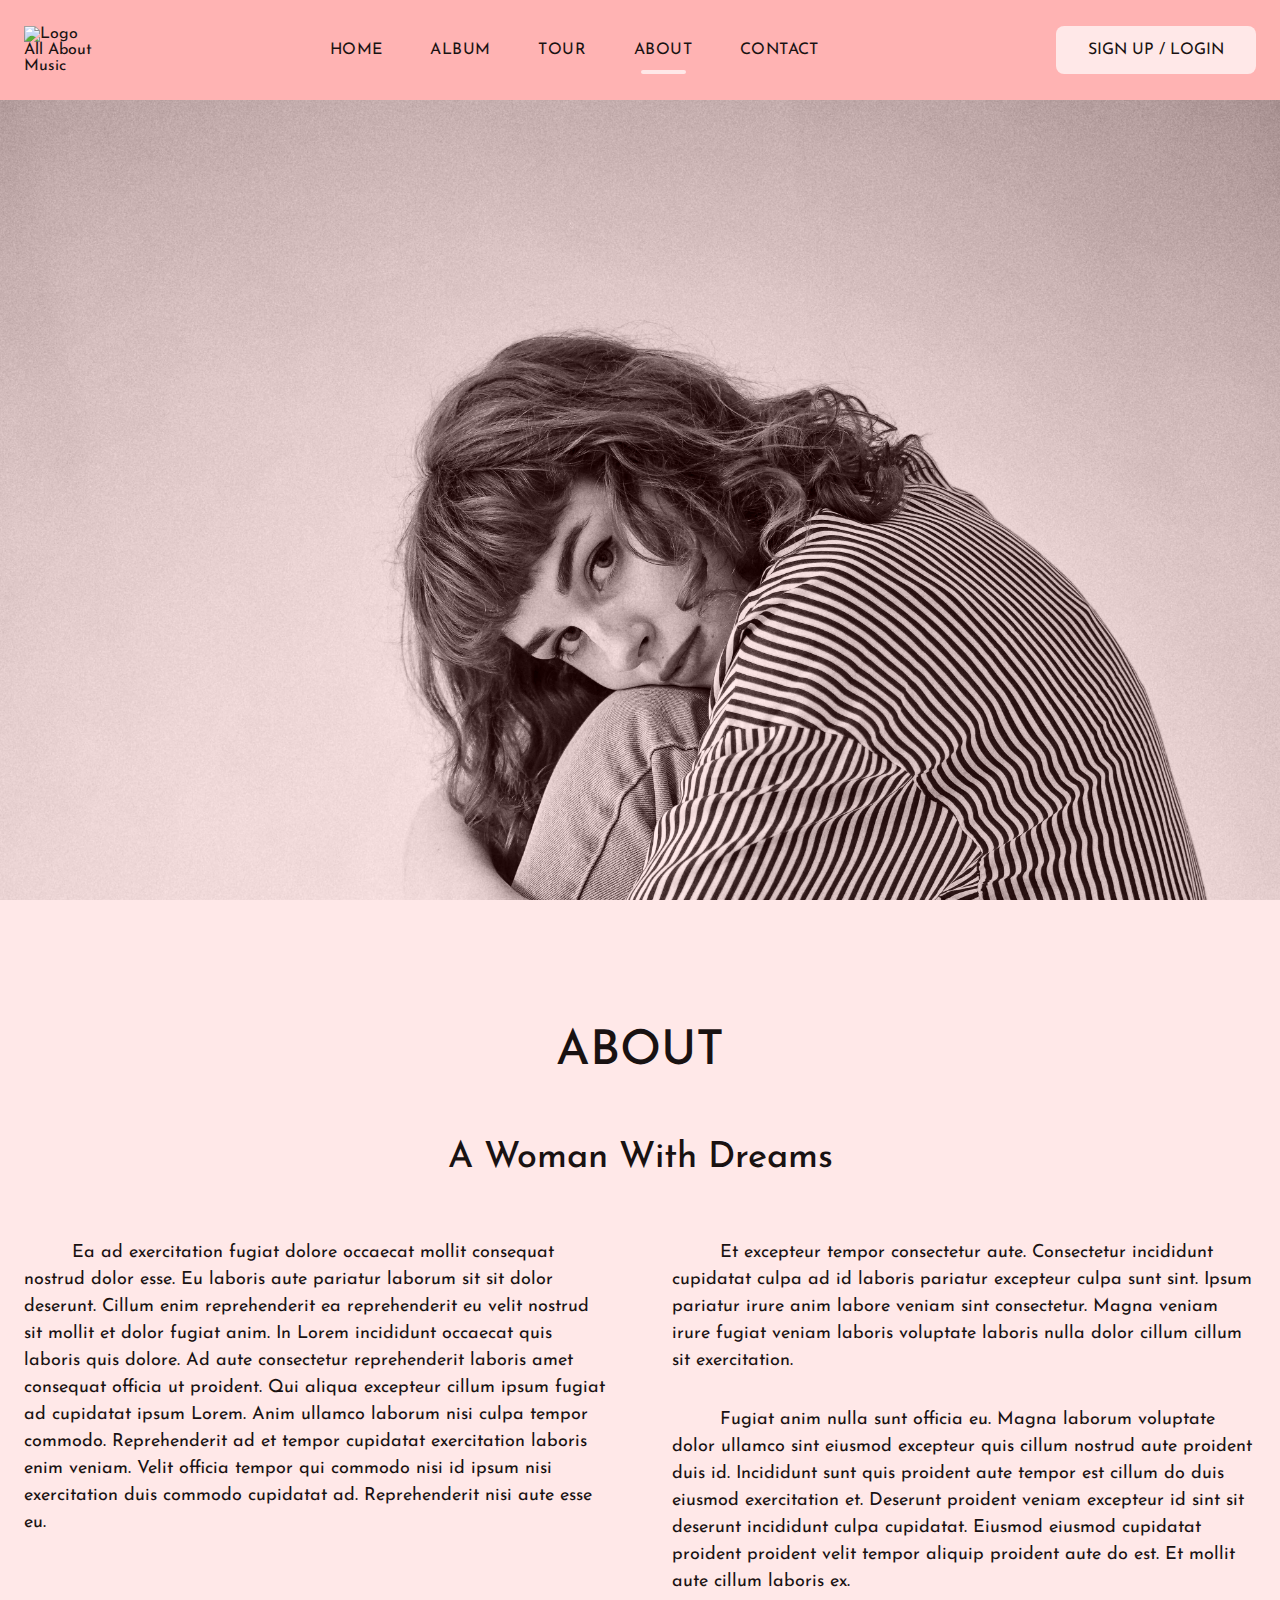
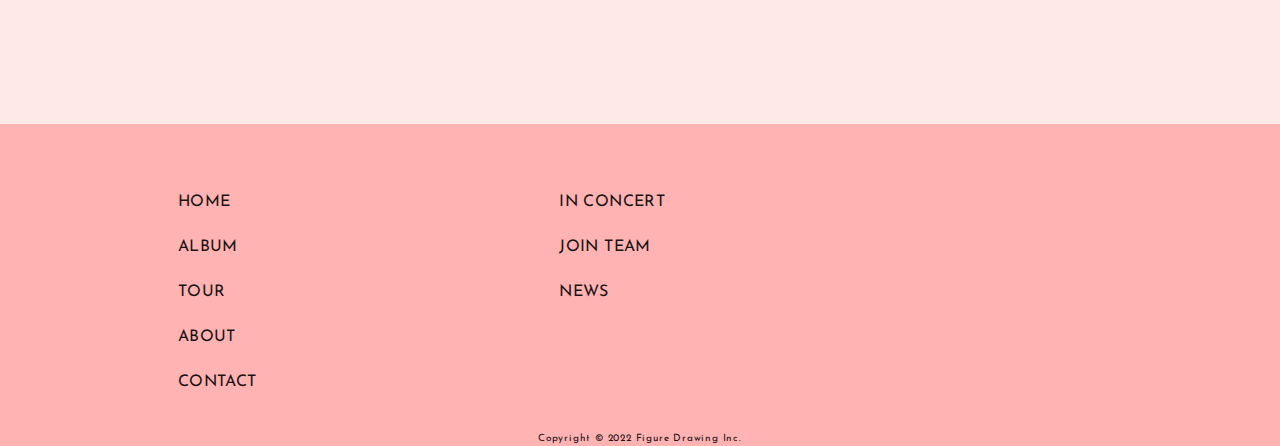
==== milestoneproject/about.html @ 9870a241 "project uploade" ====
<!DOCTYPE html>
<html lang="zxx">
  <head>
    <meta charset="UTF-8" />
    <meta http-equiv="X-UA-Compatible" content="IE=edge" />
    <meta name="viewport" content="width=device-width, initial-scale=1.0" />
    <meta name="description" content="This website can be used for a an Artist or Music website." />
    <meta name="creator" content="created by Arvind Pandit" />

    <!-- Favicon -->
    <link rel="shortcut icon" href="img/favicon_io/favicon.ico" type="image/x-icon" />
    <!-- Google Fonts -->
    <link href="https://fonts.googleapis.com/css2?family=Josefin+Sans:ital,wght@0,200;0,300;0,400;0,500;0,600;0,700;1,200;1,300;1,400;1,500;1,600;1,700&display=swap" rel="stylesheet" />

    <!-- Font Awesome -->
    <link rel="stylesheet" href="https://cdnjs.cloudflare.com/ajax/libs/font-awesome/6.1.0/css/all.min.css" integrity="sha512-10/jx2EXwxxWqCLX/hHth/vu2KY3jCF70dCQB8TSgNjbCVAC/8vai53GfMDrO2Emgwccf2pJqxct9ehpzG+MTw==" crossorigin="anonymous" referrerpolicy="no-referrer" />

    <!-- CSS stylesheet -->
    <link rel="stylesheet" href="css/reset.css" />
    <!-- <link rel="stylesheet" href="css/index.css" /> -->
    <link rel="stylesheet" href="css/about.css" />

    <title>About</title>
  </head>
  <body>
    <!-- Start of Header -->
    <header>
      <div class="navbar">
        <div class="nav-links">
          <figure class="logo">
            <a href="index.html"><img src="img/logo.svg" alt="Logo All About Music" /></a>
          </figure>
          <nav>
            <ul>
              <li><a href="index.html">Home</a></li>
              <li><a href="album.html">Album</a></li>
              <li><a href="tour.html">Tour</a></li>
              <li><a class="current" href="about.html">About</a></li>
              <li><a href="contact.html">Contact</a></li>
            </ul>
          </nav>
          <a class="btn btn-clr" href="#">Sign up / Login</a>
          <!-- Hamburger - Fries Style -->
          <div class="mobile-menu">
            <div class="hamburger-fries"></div>
          </div>
        </div>
      </div>
      <div class="hero"></div>
    </header>
    <!-- End of Header -->

    <!-- Start of Main section -->
    <main>
      <h3>About</h3>
      <h4>A Woman With Dreams</h4>
      <section class="para">
        <h5 class="about-content" hidden>paragraph</h5>
        <p>Ea ad exercitation fugiat dolore occaecat mollit consequat nostrud dolor esse. Eu laboris aute pariatur laborum sit sit dolor deserunt. Cillum enim reprehenderit ea reprehenderit eu velit nostrud sit mollit et dolor fugiat anim. In Lorem incididunt occaecat quis laboris quis dolore. Ad aute consectetur reprehenderit laboris amet consequat officia ut proident. Qui aliqua excepteur cillum ipsum fugiat ad cupidatat ipsum Lorem. Anim ullamco laborum nisi culpa tempor commodo. Reprehenderit ad et tempor cupidatat exercitation laboris enim veniam. Velit officia tempor qui commodo nisi id ipsum nisi exercitation duis commodo cupidatat ad. Reprehenderit nisi aute esse eu.</p>
        <p>Et excepteur tempor consectetur aute. Consectetur incididunt cupidatat culpa ad id laboris pariatur excepteur culpa sunt sint. Ipsum pariatur irure anim labore veniam sint consectetur. Magna veniam irure fugiat veniam laboris voluptate laboris nulla dolor cillum cillum sit exercitation.</p>
        <p>Fugiat anim nulla sunt officia eu. Magna laborum voluptate dolor ullamco sint eiusmod excepteur quis cillum nostrud aute proident duis id. Incididunt sunt quis proident aute tempor est cillum do duis eiusmod exercitation et. Deserunt proident veniam excepteur id sint sit deserunt incididunt culpa cupidatat. Eiusmod eiusmod cupidatat proident proident velit tempor aliquip proident aute do est. Et mollit aute cillum laboris ex.</p>
      </section>
    </main>
    <!-- End of Main section -->

    <!-- Start of Footer -->
    <footer>
      <div class="footer">
        <!-- <div class="footer-nav"> -->
        <nav>
          <ul>
            <li><a href="index.html">Home</a></li>
            <li><a href="album.html">Album</a></li>
            <li><a href="tour.html">Tour</a></li>
            <li><a href="about.html">About</a></li>
            <li><a href="contact.html">Contact</a></li>
          </ul>
        </nav>
        <nav>
          <ul>
            <li><a href="inconcert.html">In Concert</a></li>
            <li><a href="jointeam.html">Join Team</a></li>
            <li><a href="news.html">News</a></li>
          </ul>
        </nav>
        <!-- </div> -->
        <ul>
          <li>
            <a href="https://www.facebook.com/"><i class="fa-brands fa-facebook"></i></a>
          </li>
          <li>
            <a href="https://twitter.com/"><i class="fa-brands fa-twitter"></i></a>
          </li>
          <li>
            <a href="https://www.instagram.com/?hl=en"><i class="fa-brands fa-instagram"></i></a>
          </li>
          <li>
            <a href="https://www.youtube.com/"><i class="fa-brands fa-youtube"></i></a>
          </li>
          <li>
            <a href="https://www.tiktok.com/"><i class="fa-brands fa-tiktok"></i></a>
          </li>
        </ul>
      </div>
      <p><small>Copyright &copy; 2022 Figure Drawing Inc.</small></p>
    </footer>
    <!-- End of Footer -->
    <script src="js/scripts.js" defer></script>
  </body>
</html>
---- milestoneproject/css/index.css ----
@import url("styles.css");

header {
  height: 100vh;
}

span {
  font-size: 2.25rem;
  font-weight: 300;
  text-transform: uppercase;
}

/*******************
------- Main -------
********************/
main {
  max-width: var(--width);
  margin-inline: auto;
  margin-block: 8rem;

  display: grid;
  grid-template-columns: 1fr;
  gap: 6rem;
}

main section:nth-of-type(1) {
  background-image: url(../img/pexels-dazzle-jam-1150837.jpg);
}
main section:nth-of-type(2) {
  background-image: url(../img/pexels-wendy-wei-2513840.jpg);
}

main section:nth-of-type(3) {
  background-image: url(../img/pexels-cottonbro-4684168.jpg);
}
main section {
  max-width: 100%;
  height: 30rem;
  position: relative;
  background-repeat: no-repeat;
  background-size: cover;
  background-position: center;
  background-color: var(--primary-bg-color);
  background-blend-mode: luminosity;
  transition: background-color 0.5s ease-in-out;
}

main section:hover,
main section:focus {
  background-color: transparent;
}

main section div {
  position: absolute;
  display: flex;
  justify-content: center;
  position: relative;
  transform: skewX(-20deg);
}

main section div {
  top: -7%;
}
main section h3 {
  font-size: 1.2rem;
  margin: 0;
  padding: 0.8rem 2rem;
  color: var(--primary-text);
  transform: skewX(20deg);
  cursor: pointer;
}
main section div::before {
  content: "";
  background-color: var(--white-color);
  width: 1.4rem;
  height: calc(2rem + 2rem);
}

.btn-skew > a h3 {
  display: flex;
  justify-content: center;
  align-items: baseline;
  gap: 1rem;
}

.btn-skew > a {
  background-color: var(--brand-color);
  width: 18rem;
  height: calc(2rem + 2rem);
  transition: background-color 0.25s ease-in-out;
}

.btn-skew > a:focus,
.btn-skew > a:hover {
  background-color: var(--white-color);
  /* transition: background-color 0.5s ease-in-out; */
}

main section:nth-of-type(2) div::after {
  width: 22rem;
}
main section:nth-of-type(3) div::after {
  width: 11rem;
}

main section img {
  aspect-ratio: 3 / 4;
  height: 100%;
  object-fit: cover;
}

@media screen and (min-width: 768px) {
  main {
    grid-template-rows: repeat(2, 1fr);
    grid-template-columns: repeat(2, 1fr);
    gap: 2rem;
  }

  main section:nth-of-type(1) {
    height: 100%;
    grid-row: 1 / 3;
  }

  main section:nth-of-type(1) div {
    justify-content: flex-end;
    top: 3%;
    right: -2%;
  }
  main section:nth-of-type(2) div,
  main section:nth-of-type(3) div {
    justify-content: flex-start;
    top: 80%;
    left: -2%;
  }

  main section:nth-of-type(2) {
    grid-column: 2 / 3;
    grid-row: 1 / 2;
  }
  main section:nth-of-type(3) {
    grid-column: 2 / 3;
    grid-row: 2 / 3;
  }
}
---- milestoneproject/css/about.css ----
@import url(styles.css);

header {
  height: 100vh;
  /* border: 2px solid black; */
}

.hero {
  display: block;
  background-image: url(../img/pexels-olenka-sergienko-3686769.jpg);
  background-position: top center;
  background-repeat: no-repeat;
  background-size: cover;
  background-color: var(--primary-bg-color);
  background-blend-mode: luminosity;
  /* max-width: var(--max-width); */
  /* transform: scale(110%); */
}
/*******************
------- Main -------
********************/

main {
  margin-block: 8rem;
  margin-inline: auto;
  /* padding-inline: 1rem; */
  width: min(100% - 1rem, var(--width));
  /* max-width: var(--width); */
}

h3,
h4 {
  text-align: center;
  font-weight: 500;
}

h3 {
  text-transform: uppercase;
}
h4 {
  margin: 4rem 3rem;
}

main .para {
  padding-inline: 1rem;
  columns: 1;
  gap: 4rem;
}

main p {
  margin-block-end: 2rem;
  font-weight: 400;
  text-indent: 3rem;
  line-height: 1.5;
}

main p:last-child {
  margin-block-end: 0;
}

@media screen and (min-width: 768px) {
  main .para {
    columns: 2;
  }
}
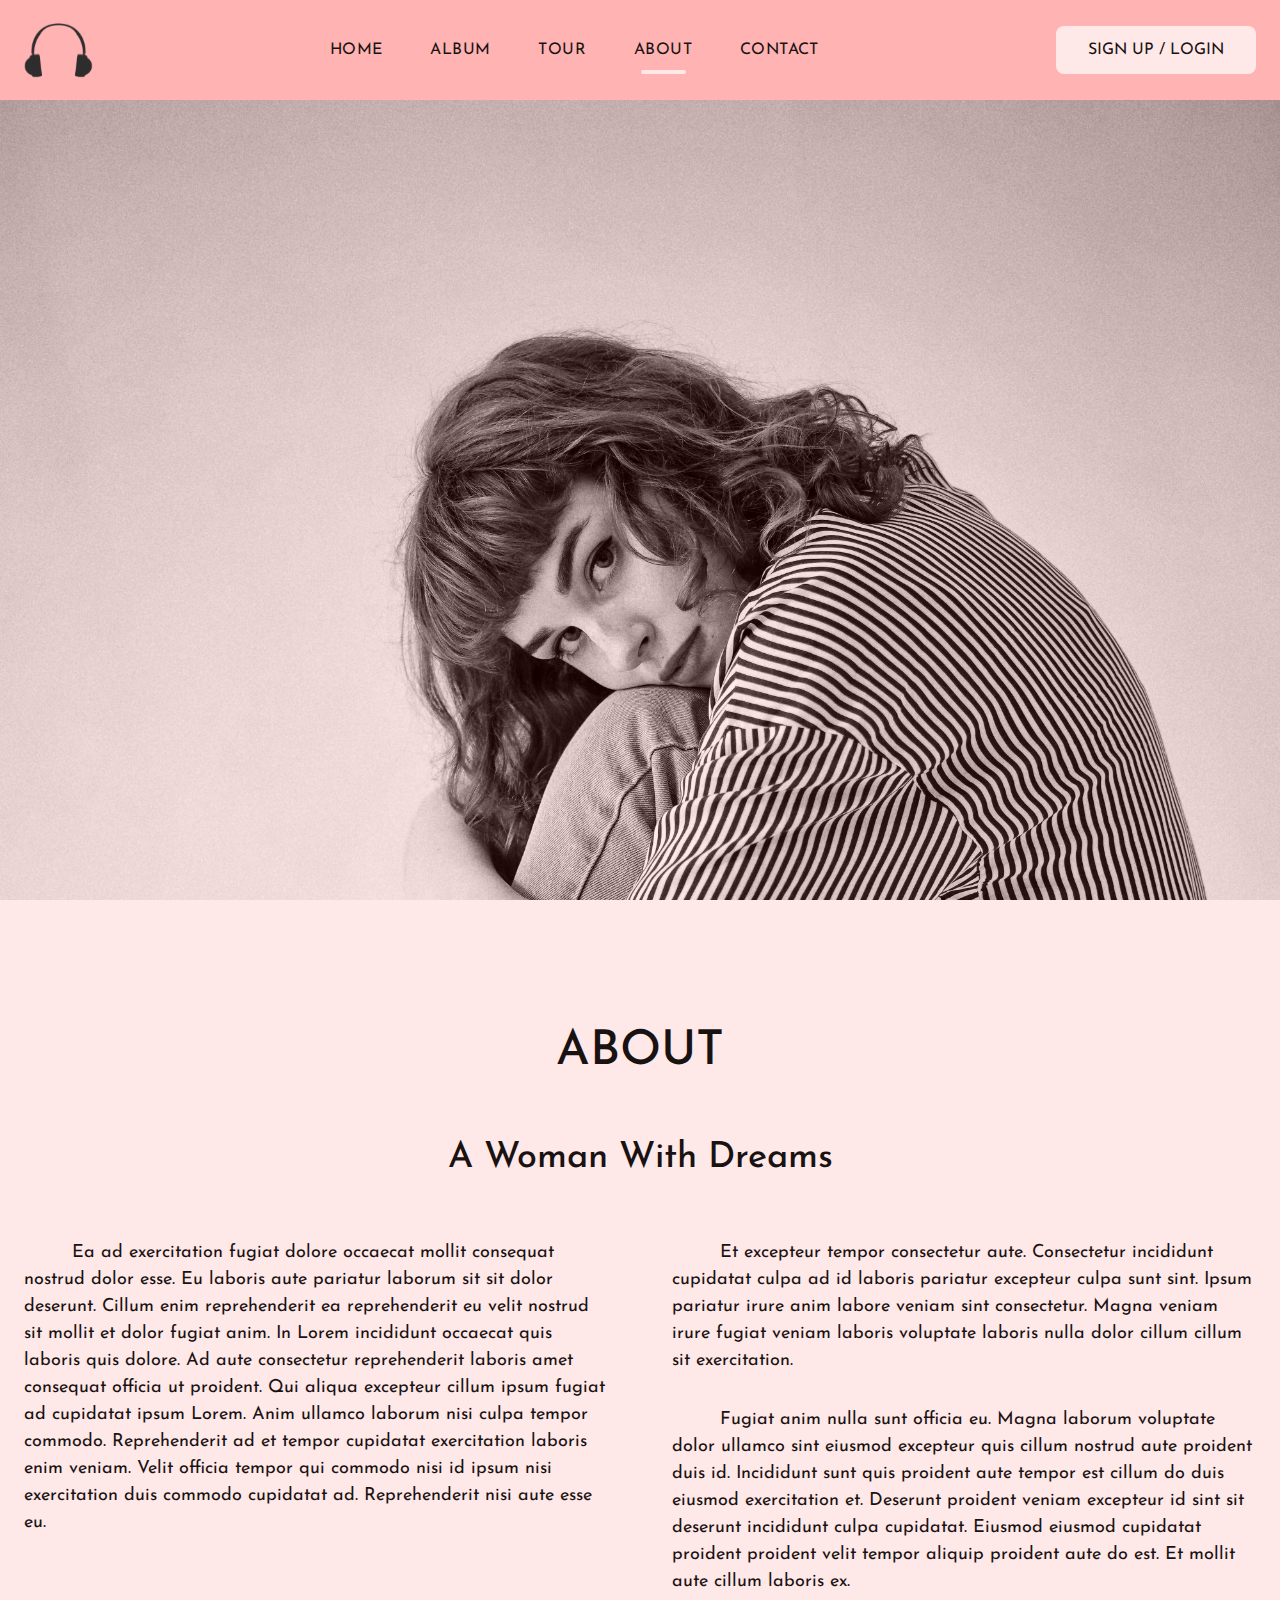
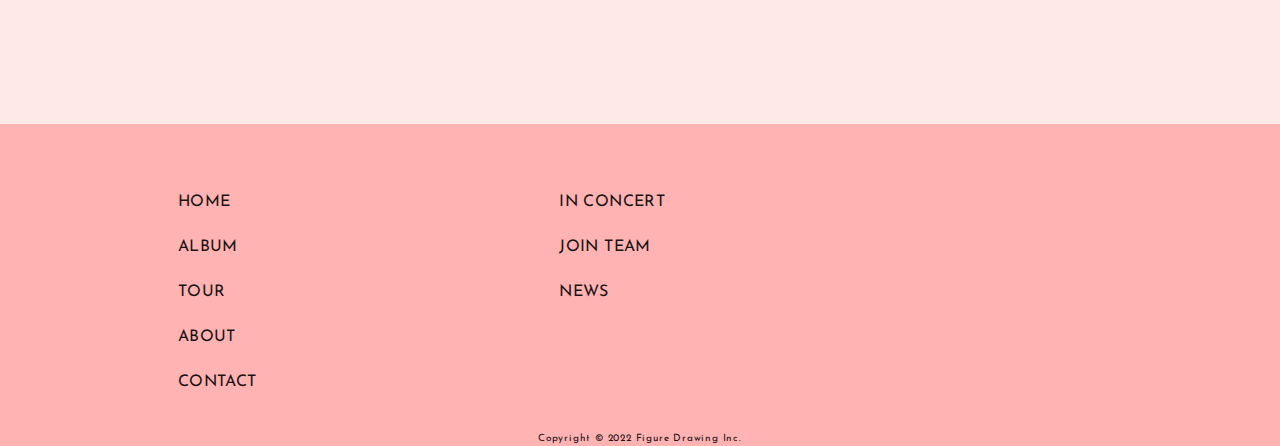
==== commit c0742bc5: "updated milstone logo" ====
--- a/milestoneproject/about.html
+++ b/milestoneproject/about.html
@@ -28,7 +28,7 @@
       <div class="navbar">
         <div class="nav-links">
           <figure class="logo">
-            <a href="index.html"><img src="img/logo.svg" alt="Logo All About Music" /></a>
+            <a href="index.html"><img src="img/Logo.svg" alt="Logo All About Music" /></a>
           </figure>
           <nav>
             <ul>
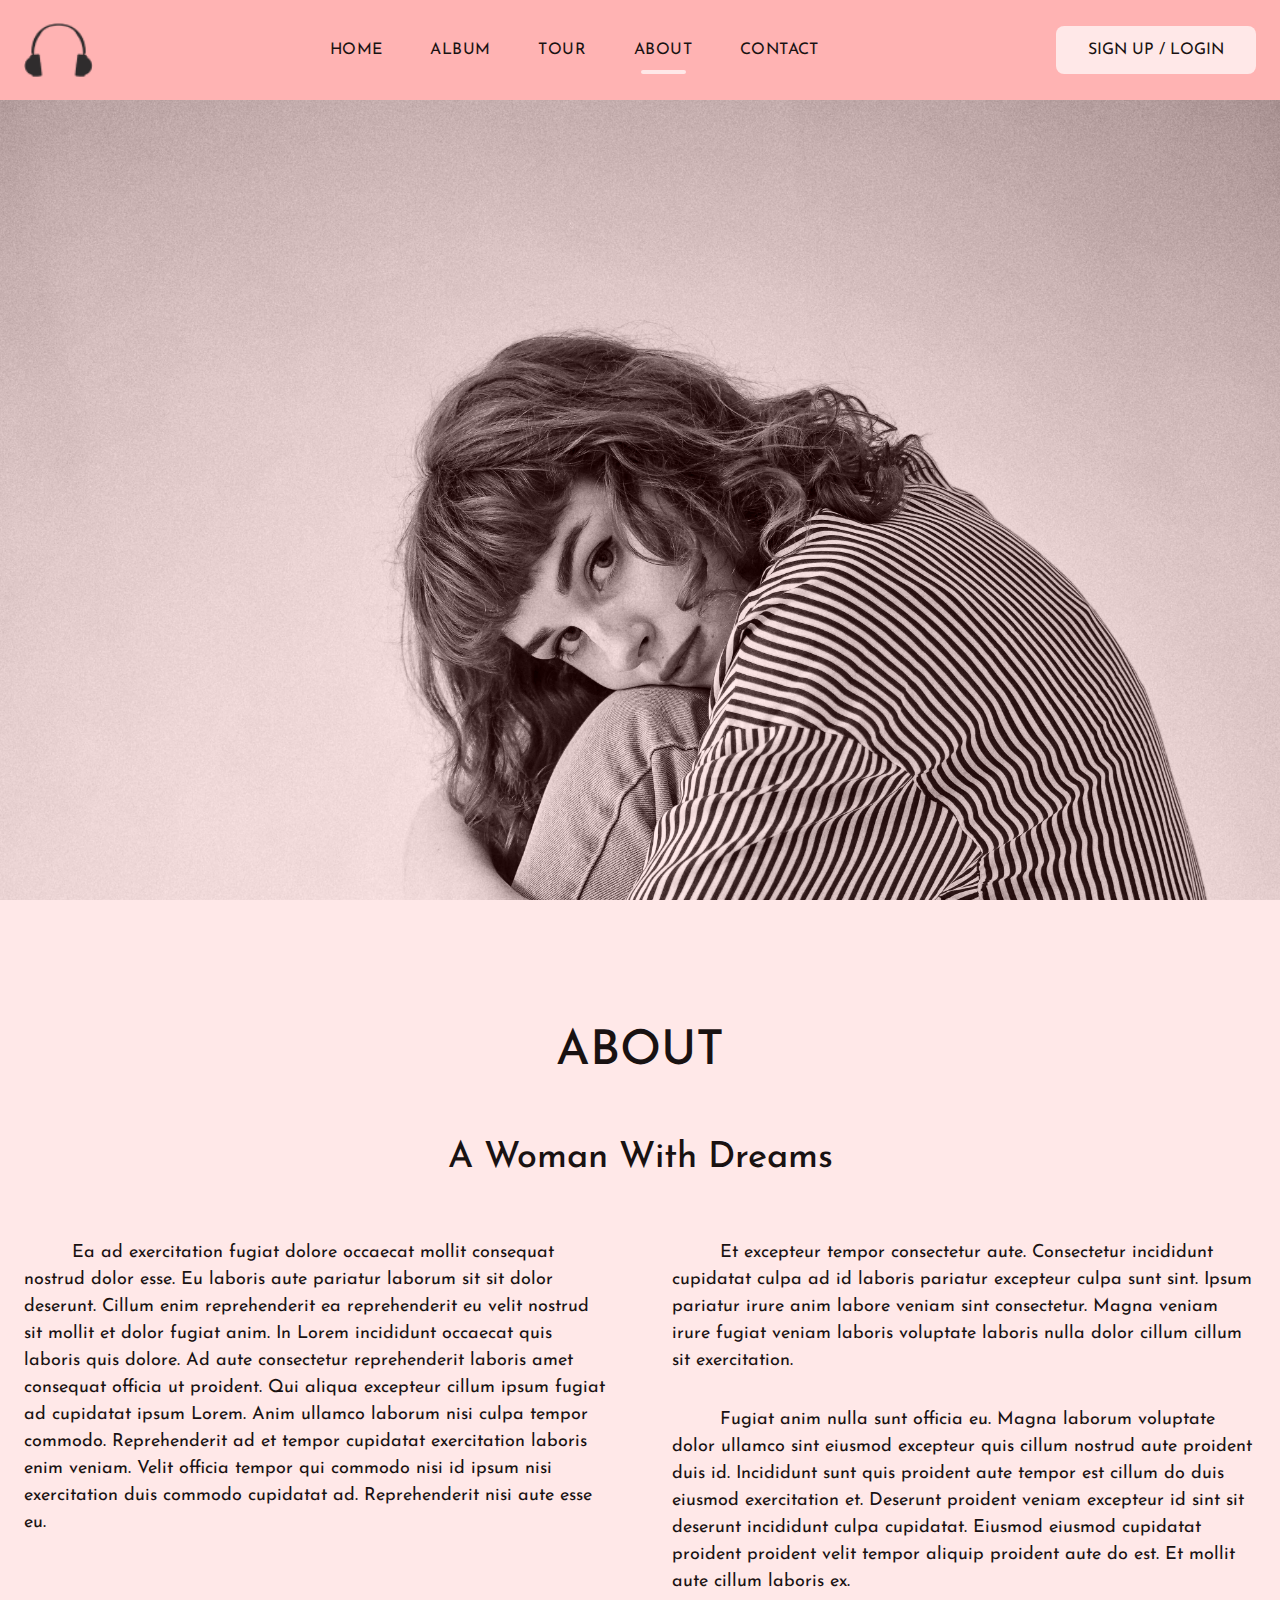
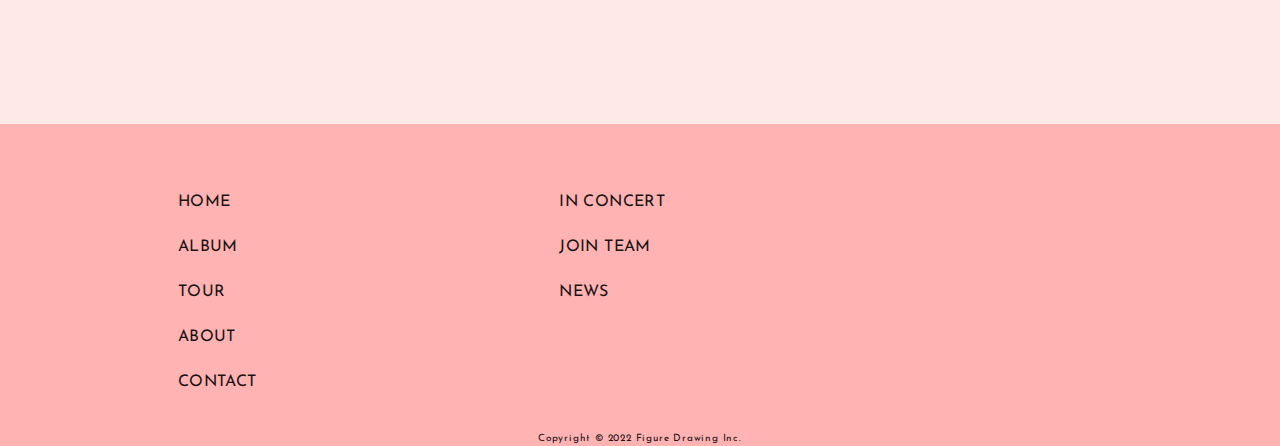
==== commit 4d7f4fa2: "updated again milstone logo" ====
--- a/milestoneproject/about.html
+++ b/milestoneproject/about.html
@@ -28,7 +28,7 @@
       <div class="navbar">
         <div class="nav-links">
           <figure class="logo">
-            <a href="index.html"><img src="img/Logo.svg" alt="Logo All About Music" /></a>
+            <a href="index.html"><img src="img/Logo.png" alt="Logo All About Music" /></a>
           </figure>
           <nav>
             <ul>
